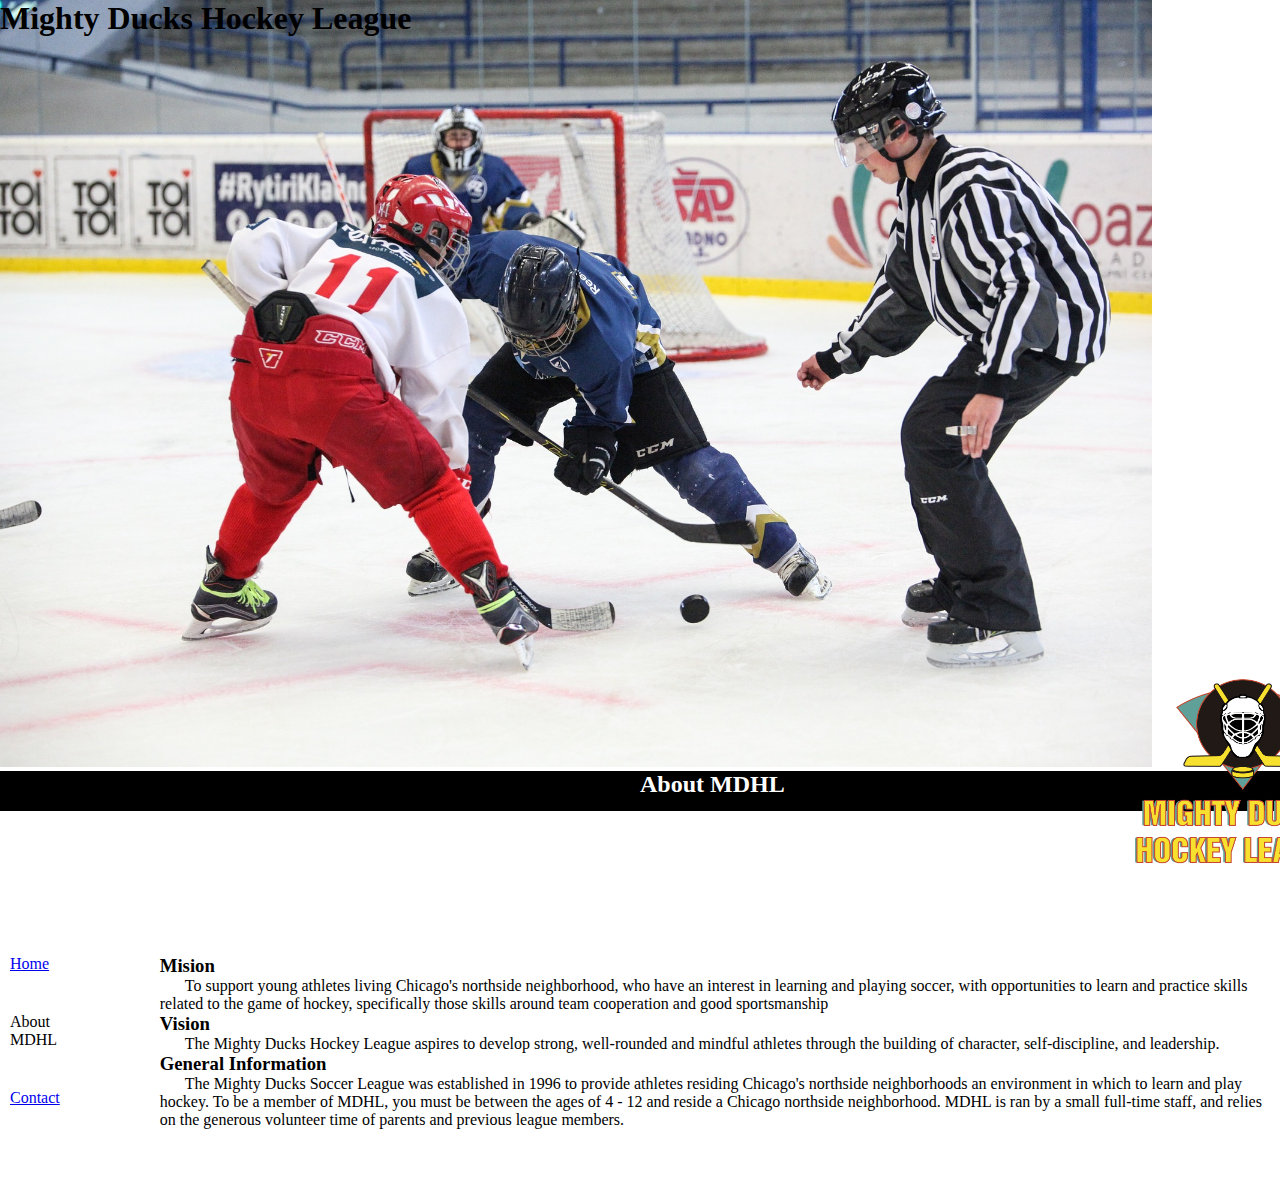
==== about.html @ ace34f19 "First commit for style1" ====
<!DOCTYPE html>
<html lang="en">
    <head>
        <meta charset="UTF-8">
        <meta name="viewport" content="width=device-width, initial-scale=1.0">
        <link rel="stylesheet" href="./styles/style1.css">
        <!-- <link rel="stylesheet" href="./styles/style2.css">
        <link rel="stylesheet" href="./styles/style3.css"> -->
        <title>Mighty Ducks Hockey League</title>
    </head>
    <body>
         <!-- Div que contiene el titulo y foto-->
         <div class="pictitle">
            <h1>Mighty Ducks Hockey League</h1>
            <img src="./assets/design1_image1.jpg" alt="Una foto de un partido de los Mighty Ducks donde un jugador se encuentra enfrentandose a otro, y el referee esta observando el encuentro.">
        </div>

        <!--Div con el logo y el titulo-->
        <div class="logo-title">
            <h2>About MDHL</h2>
            <img class="logopic" src="./assets/LogoMightyducks-01.png" alt="Imagen con el Logo de Mighty Ducks, es un casco de hockey blanco con dos palos amarillos cruzados por detras, y el nombre del equipo en letras amarillas.">
        </div>

        <div class="linksandcontent">
            <!--Div con los links-->
            <div class="links">
                <a href="./index.html">Home</a>
                <a href="#" class="currentlink">About MDHL</a>
                <a href="./contact.html">Contact</a>
            </div>

            <!--Contenido-->
            <div>
                <ul>
                    <li>
                        <h3 class="listtitles">Mision</h3>
                        <p class="ind-text">To support young athletes living Chicago's northside neighborhood, who have an interest in 
                            learning and playing soccer, with opportunities to learn and practice skills related to the game of 
                            hockey, specifically those skills around team cooperation and good sportsmanship </p>
                    </li>
                    <li>
                        <h3 class="listtitles">Vision</h3>
                        <p class="ind-text">The Mighty Ducks Hockey League aspires to develop strong, well-rounded and mindful athletes 
                            through the building of character, self-discipline, and leadership.</p>
                    </li>
                    <li>
                        <h3 class="listtitles">General Information</h3>
                        <p class="ind-text">The Mighty Ducks Soccer League was established in 1996 to provide athletes residing 
                            Chicago's northside neighborhoods an environment in which to learn and play hockey. To be a 
                            member of MDHL, you must be between the ages of 4 - 12 and reside a Chicago northside neighborhood.
                            MDHL is ran by a small full-time staff, and relies on the generous volunteer time of parents and previous league members.
                        </p>
                    </li>
                </ul>
            </div>
        </div>
    </body>
</html>
---- styles/style1.css ----
* {
    font-family: 'Comic Sans MS', 'Comic Sans', cursive;
    padding: 0;
    margin: 0;
    box-sizing: border-box;
}

img{
    width: 90%;
}

h1{
    position: absolute;
}

.pictitle{
    position: relative;
}

.linksandcontent{
    display: flex;
    flex-direction: row;
    margin-top: -100px;
}

a{
    margin-bottom: 40px;
    margin-left: 10px;
}

.currentlink{
    color: black;
    text-decoration: none;
}

ul{
    list-style: none;
}

.ind-text{
    text-indent: 25px;
}

.links{
    margin-bottom: 50px;
    display: flex;
    flex-direction: column;
    margin-right: 100px;
}

h2{
    color: #ffffff;
    background-color: #000000;
    padding-left: 50%;
    position: relative;
    height: 40px;
}

.contact-text{
    margin-left: 30px;
    margin-top: 20px;
}

.logopic{
    height: 15em;
    width: 15em;
    position: relative;
    top: -10em;
    left: 70em;
}

.titles-div{
    position: absolute;
}
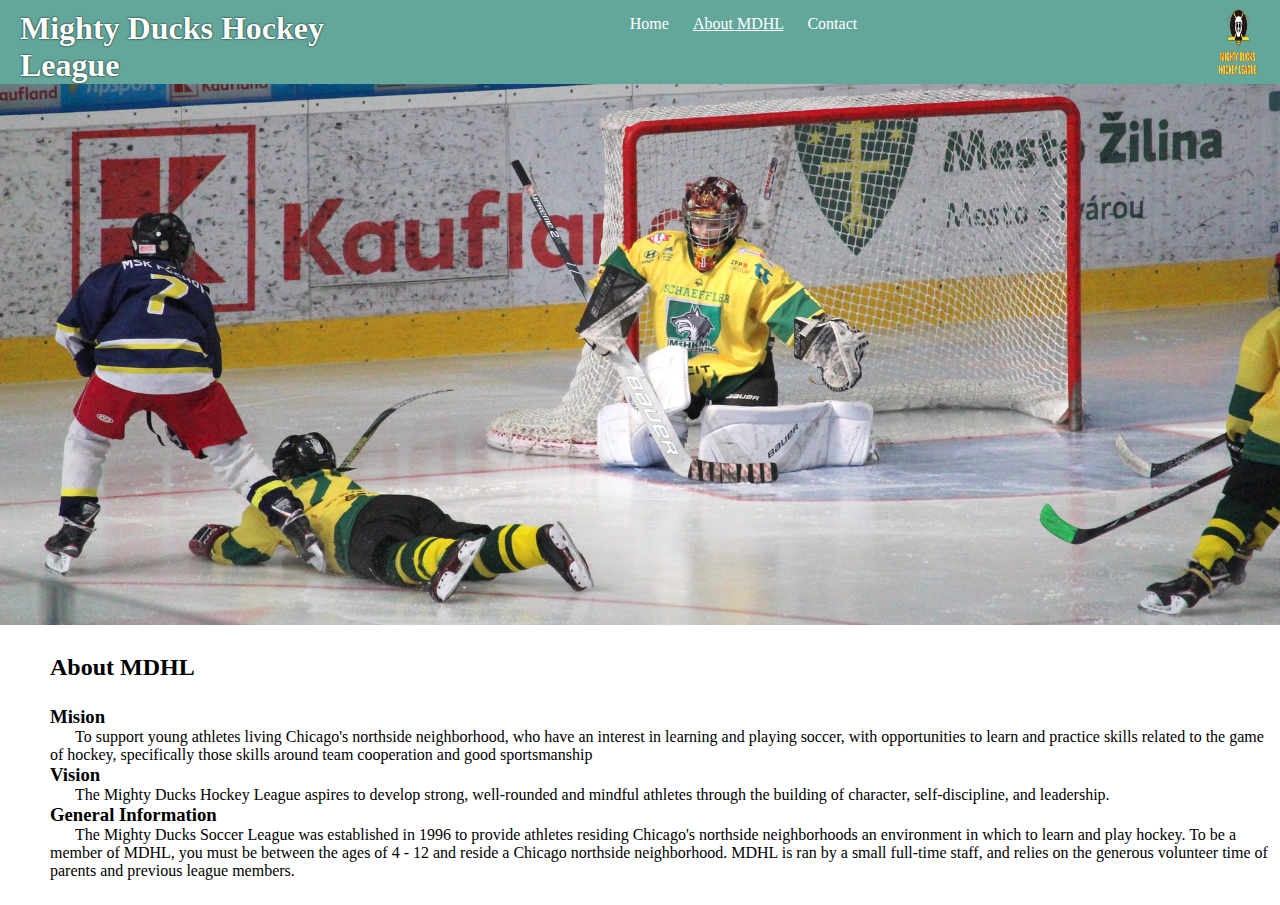
==== commit 39f423a8: "First commit for tarea3" ====
--- a/about.html
+++ b/about.html
@@ -3,34 +3,32 @@
     <head>
         <meta charset="UTF-8">
         <meta name="viewport" content="width=device-width, initial-scale=1.0">
-        <link rel="stylesheet" href="./styles/style1.css">
-        <!-- <link rel="stylesheet" href="./styles/style2.css">
-        <link rel="stylesheet" href="./styles/style3.css"> -->
+        <link rel="stylesheet" href="./styles/style3.css">
         <title>Mighty Ducks Hockey League</title>
     </head>
     <body>
-         <!-- Div que contiene el titulo y foto-->
-         <div class="pictitle">
-            <h1>Mighty Ducks Hockey League</h1>
-            <img src="./assets/design1_image1.jpg" alt="Una foto de un partido de los Mighty Ducks donde un jugador se encuentra enfrentandose a otro, y el referee esta observando el encuentro.">
-        </div>
+        <nav class="navbar">
+            <!-- Div que contiene el titulo, logo y foto -->
+            <div class="titleslogodiv">
+                <h1>Mighty Ducks Hockey League</h1>
+                <!-- Div con los links -->
+                <div class="links">
+                    <a href="./index.html">Home</a>
+                    <a href="#" class="currentlink">About MDHL</a>
+                    <a href="./contact.html">Contact</a>
+                </div>
+                <img class="logopic" src="./assets/LogoMightyducks-01.png" alt="Imagen con el Logo de Mighty Ducks, es un casco de hockey blanco con dos palos amarillos cruzados por detras, y el nombre del equipo en letras amarillas.">
+            </div>
+        </nav>
 
-        <!--Div con el logo y el titulo-->
-        <div class="logo-title">
-            <h2>About MDHL</h2>
-            <img class="logopic" src="./assets/LogoMightyducks-01.png" alt="Imagen con el Logo de Mighty Ducks, es un casco de hockey blanco con dos palos amarillos cruzados por detras, y el nombre del equipo en letras amarillas.">
-        </div>
-
-        <div class="linksandcontent">
-            <!--Div con los links-->
-            <div class="links">
-                <a href="./index.html">Home</a>
-                <a href="#" class="currentlink">About MDHL</a>
-                <a href="./contact.html">Contact</a>
+        <div class="subtitleandcontent">
+            <img src="./assets/design1_image2.jpg" alt="Una foto de un partido de los Mighty Ducks donde un jugador se encuentra enfrentandose a la porteria, y 3 jugadores del equipo contrario tratan de detenerlo.">
+            <!-- Div con el subtitulo -->
+            <div class="subtitle">
+                <h2>About MDHL</h2>
             </div>
-
-            <!--Contenido-->
-            <div>
+            <!-- Contenido -->
+            <div class="content">
                 <ul>
                     <li>
                         <h3 class="listtitles">Mision</h3>
--- a/styles/style3.css
+++ b/styles/style3.css
@@ -0,0 +1,71 @@
+* {
+    font-family: 'Comic Sans MS', 'Comic Sans', cursive;
+    padding: 0;
+    margin: 0;
+    box-sizing: border-box;
+}
+
+.navbar{
+    display: sticky;
+    background-color: #63A69A;
+}
+
+.logopic{
+    width: 5%;
+    padding-right: 20px;
+}
+
+.titleslogodiv{
+    display: flex;
+    flex-direction: row;
+    justify-content: space-between;
+}
+
+img{
+    width: 100%;
+}
+
+h1{
+    padding-top: 10px;
+    padding-left: 20px;
+    color: #ffffff;
+    text-shadow: 0 0 2px #000000;
+}
+
+.links{
+    padding-top: 15px;
+    width: 50%;
+    margin-left: 200px;
+}
+
+a{
+    color: #ffffff;
+    text-decoration: none;
+    padding-left: 20px;
+}
+
+.currentlink{
+    text-decoration: underline;
+}
+
+.contactlink{
+    text-decoration: underline;
+    color: rgb(51, 129, 178);
+    background-color: #FFFFFF;
+    border-style: none;
+    box-shadow: none;
+}
+
+ul{
+    list-style: none;
+}
+
+.ind-text{
+    text-indent: 25px;
+}
+
+.subtitle, .content, .contact-text{
+    margin-left: 50px;
+    margin-top: 25px;
+    margin-bottom: 25px;
+}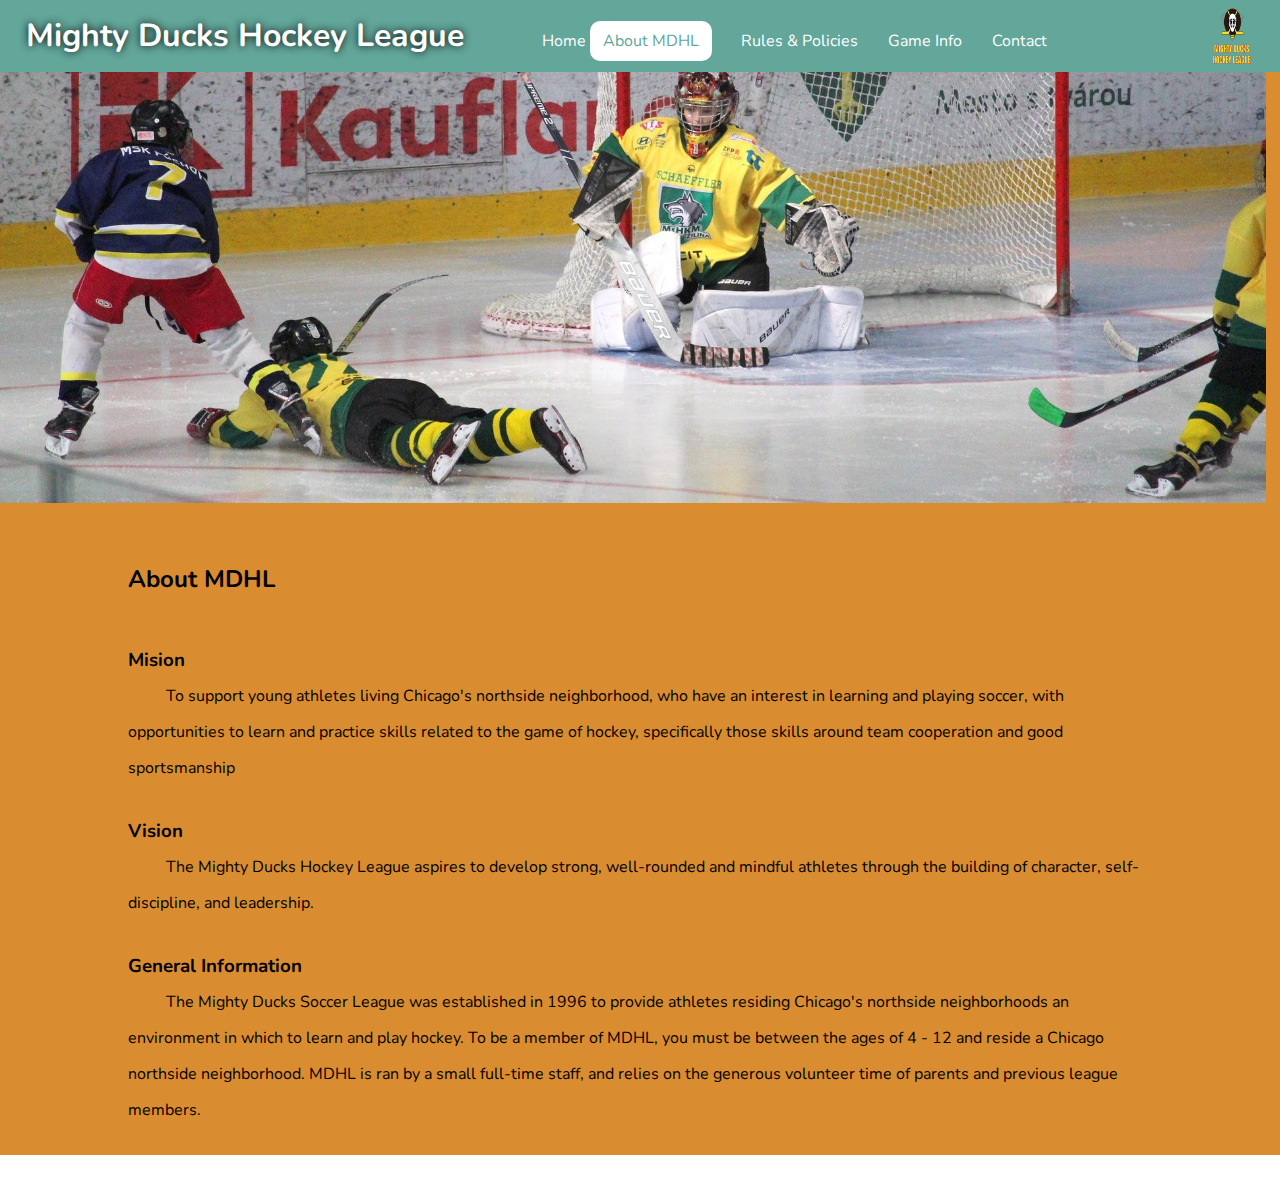
==== commit d8cb7968: "Commit 15/08" ====
--- a/about.html
+++ b/about.html
@@ -3,6 +3,10 @@
     <head>
         <meta charset="UTF-8">
         <meta name="viewport" content="width=device-width, initial-scale=1.0">
+        <link rel="preconnect" href="https://fonts.googleapis.com">
+        <link rel="preconnect" href="https://fonts.gstatic.com" crossorigin>
+        <link href="https://fonts.googleapis.com/css2?family=Nunito&display=swap" rel="stylesheet">
+        <link rel="icon" type="image/x-icon" href="./assets/favicon.png">
         <link rel="stylesheet" href="./styles/style3.css">
         <title>Mighty Ducks Hockey League</title>
     </head>
@@ -15,6 +19,8 @@
                 <div class="links">
                     <a href="./index.html">Home</a>
                     <a href="#" class="currentlink">About MDHL</a>
+                    <a href="./rules.html">Rules & Policies</a>
+                    <a href="./game_info.html">Game Info</a>
                     <a href="./contact.html">Contact</a>
                 </div>
                 <img class="logopic" src="./assets/LogoMightyducks-01.png" alt="Imagen con el Logo de Mighty Ducks, es un casco de hockey blanco con dos palos amarillos cruzados por detras, y el nombre del equipo en letras amarillas.">
@@ -28,8 +34,8 @@
                 <h2>About MDHL</h2>
             </div>
             <!-- Contenido -->
-            <div class="content">
-                <ul>
+            <div>
+                <ul class="content">
                     <li>
                         <h3 class="listtitles">Mision</h3>
                         <p class="ind-text">To support young athletes living Chicago's northside neighborhood, who have an interest in 
--- a/styles/style3.css
+++ b/styles/style3.css
@@ -1,51 +1,58 @@
 * {
-    font-family: 'Comic Sans MS', 'Comic Sans', cursive;
+    font-family: 'Nunito', sans-serif;
     padding: 0;
     margin: 0;
     box-sizing: border-box;
+    line-height: 4vh;
 }
 
 .navbar{
-    display: sticky;
+    position: fixed;
     background-color: #63A69A;
+    width: 100vw;
 }
 
 .logopic{
-    width: 5%;
-    padding-right: 20px;
+    width: 5.5vw;
+    padding-right: 2vw;
 }
 
 .titleslogodiv{
     display: flex;
     flex-direction: row;
     justify-content: space-between;
+    height: 8vh;
 }
 
 img{
-    width: 100%;
+    width: 98.9vw;
 }
 
 h1{
-    padding-top: 10px;
-    padding-left: 20px;
+    padding-top: 2vh;
+    padding-left: 2vw;
     color: #ffffff;
-    text-shadow: 0 0 2px #000000;
+    text-shadow: 0 0 1vh #000000;
 }
 
 .links{
-    padding-top: 15px;
-    width: 50%;
-    margin-left: 200px;
+    padding-top: 2.5vh;
+    width: 50vw;
 }
 
 a{
     color: #ffffff;
     text-decoration: none;
-    padding-left: 20px;
+    padding-left: 2vw;
 }
 
-.currentlink{
-    text-decoration: underline;
+
+.currentlink, a:hover{
+    background-color: #ffffff;
+    color: #63A69A;
+    border-radius: 10px;
+    padding: 1vh 1vw;
+    text-align: center;
 }
 
 .contactlink{
@@ -56,16 +63,53 @@
     box-shadow: none;
 }
 
-ul{
-    list-style: none;
+li{
+    padding-bottom: 3vh;
 }
 
-.ind-text{
-    text-indent: 25px;
+/*Indentacion de texto*/
+.ind-text, .insidelist{
+    text-indent: 3vw;
 }
 
-.subtitle, .content, .contact-text{
-    margin-left: 50px;
-    margin-top: 25px;
-    margin-bottom: 25px;
+.subtitle, .list, .contact-text, .content{
+    margin: 5vh 10vw;
+    list-style: none;
+    list-style-position: inside;
+}
+
+.subtitleandcontent{
+    background-color: #D98D30;
+}
+
+.headings{
+    text-align: center;
+}
+
+/*Defino los items de una lista ordenada como caracteres*/
+.ollist{
+    list-style-type: lower-alpha;
+}
+
+/*Scrollbar*/
+body::-webkit-scrollbar {
+    width: 17px;
+}
+  
+body::-webkit-scrollbar-track {
+    background: #ffffff;
+}
+  
+body::-webkit-scrollbar-thumb {
+    background-color: #63A69A;
+}
+
+/*Para cada input de la tabla*/
+td{
+    padding: 1vh 2vw;
+    text-align: center;
+}
+
+table{
+    margin: 2vh 0vw;
 }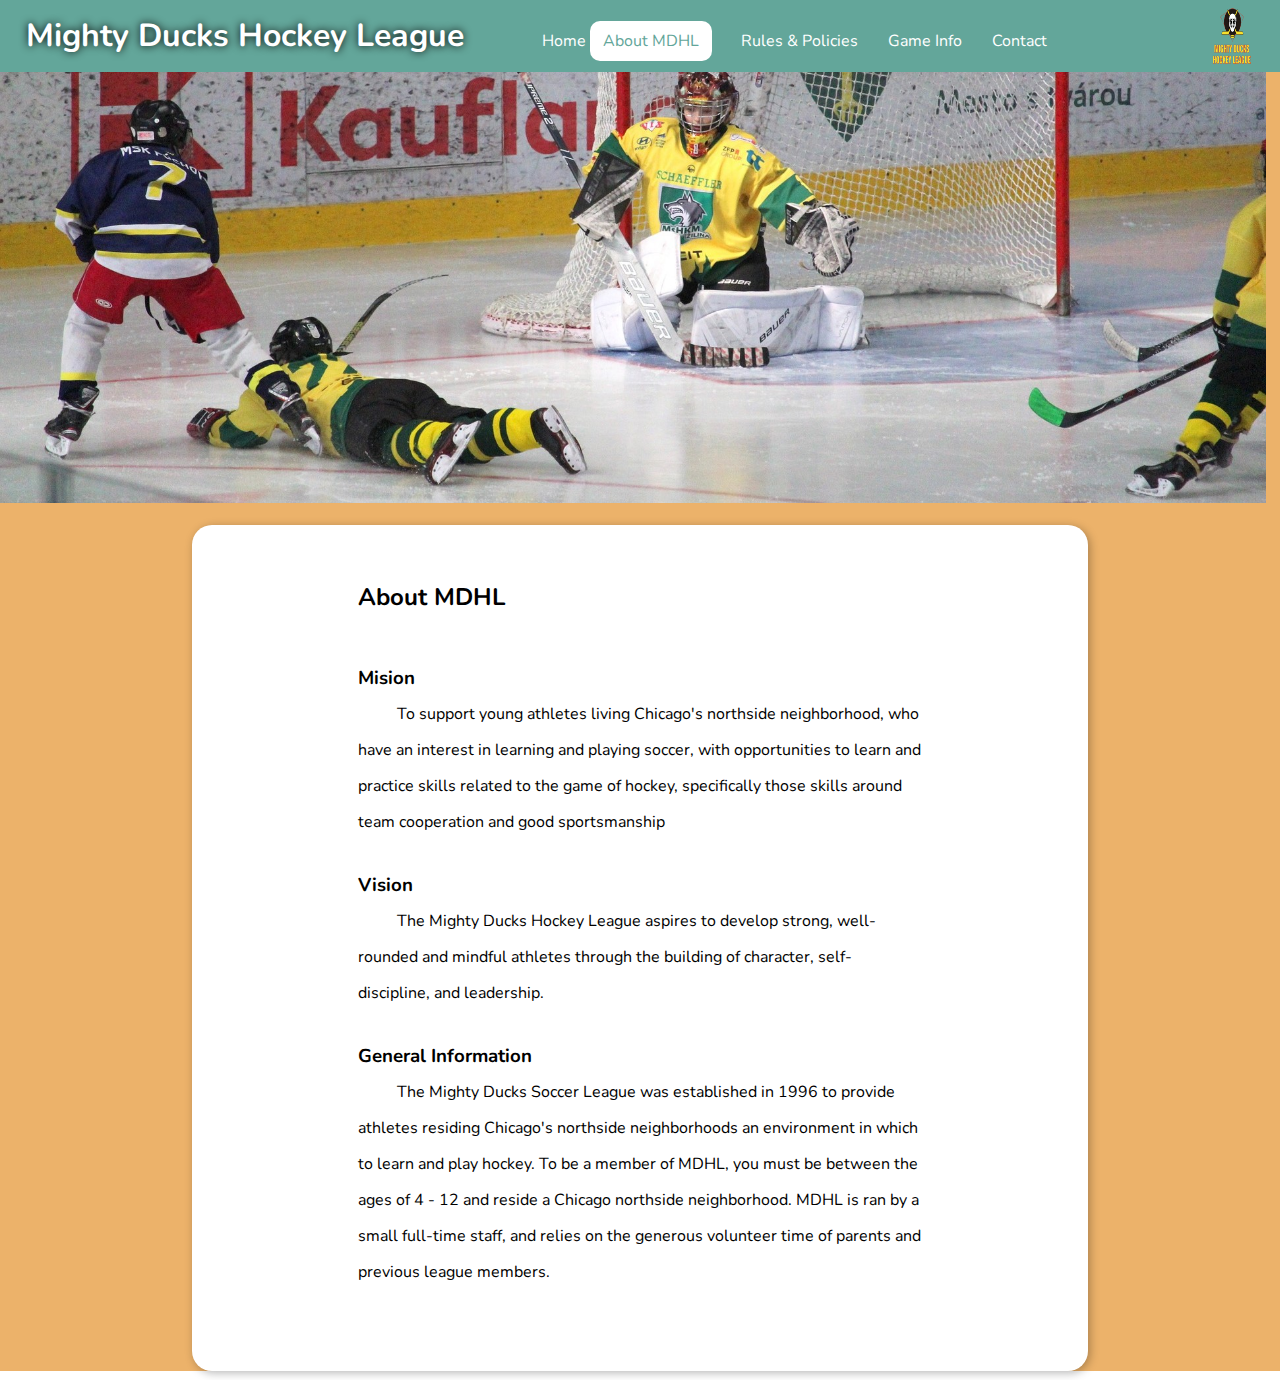
==== commit a062ac55: "Added cards to design" ====
--- a/about.html
+++ b/about.html
@@ -29,12 +29,9 @@
 
         <div class="subtitleandcontent">
             <img src="./assets/design1_image2.jpg" alt="Una foto de un partido de los Mighty Ducks donde un jugador se encuentra enfrentandose a la porteria, y 3 jugadores del equipo contrario tratan de detenerlo.">
-            <!-- Div con el subtitulo -->
-            <div class="subtitle">
-                <h2>About MDHL</h2>
-            </div>
-            <!-- Contenido -->
-            <div>
+            <!-- Div con el contenido -->
+            <div class="cards">
+                <h2 class="subtitle">About MDHL</h2>
                 <ul class="content">
                     <li>
                         <h3 class="listtitles">Mision</h3>
--- a/styles/style3.css
+++ b/styles/style3.css
@@ -79,7 +79,7 @@
 }
 
 .subtitleandcontent{
-    background-color: #D98D30;
+    background-color: #ecb26a;
 }
 
 .headings{
@@ -112,4 +112,14 @@
 
 table{
     margin: 2vh 0vw;
+}
+
+.cards{
+    background-color: #ffffff;
+    width: 70vw;
+    border-radius: 20px;
+    justify-self: center;
+    margin: 1vh 15vw;
+    padding: 1vh 3vw;
+    box-shadow: 2px 2px 10px rgba(0, 0, 0, 0.288);
 }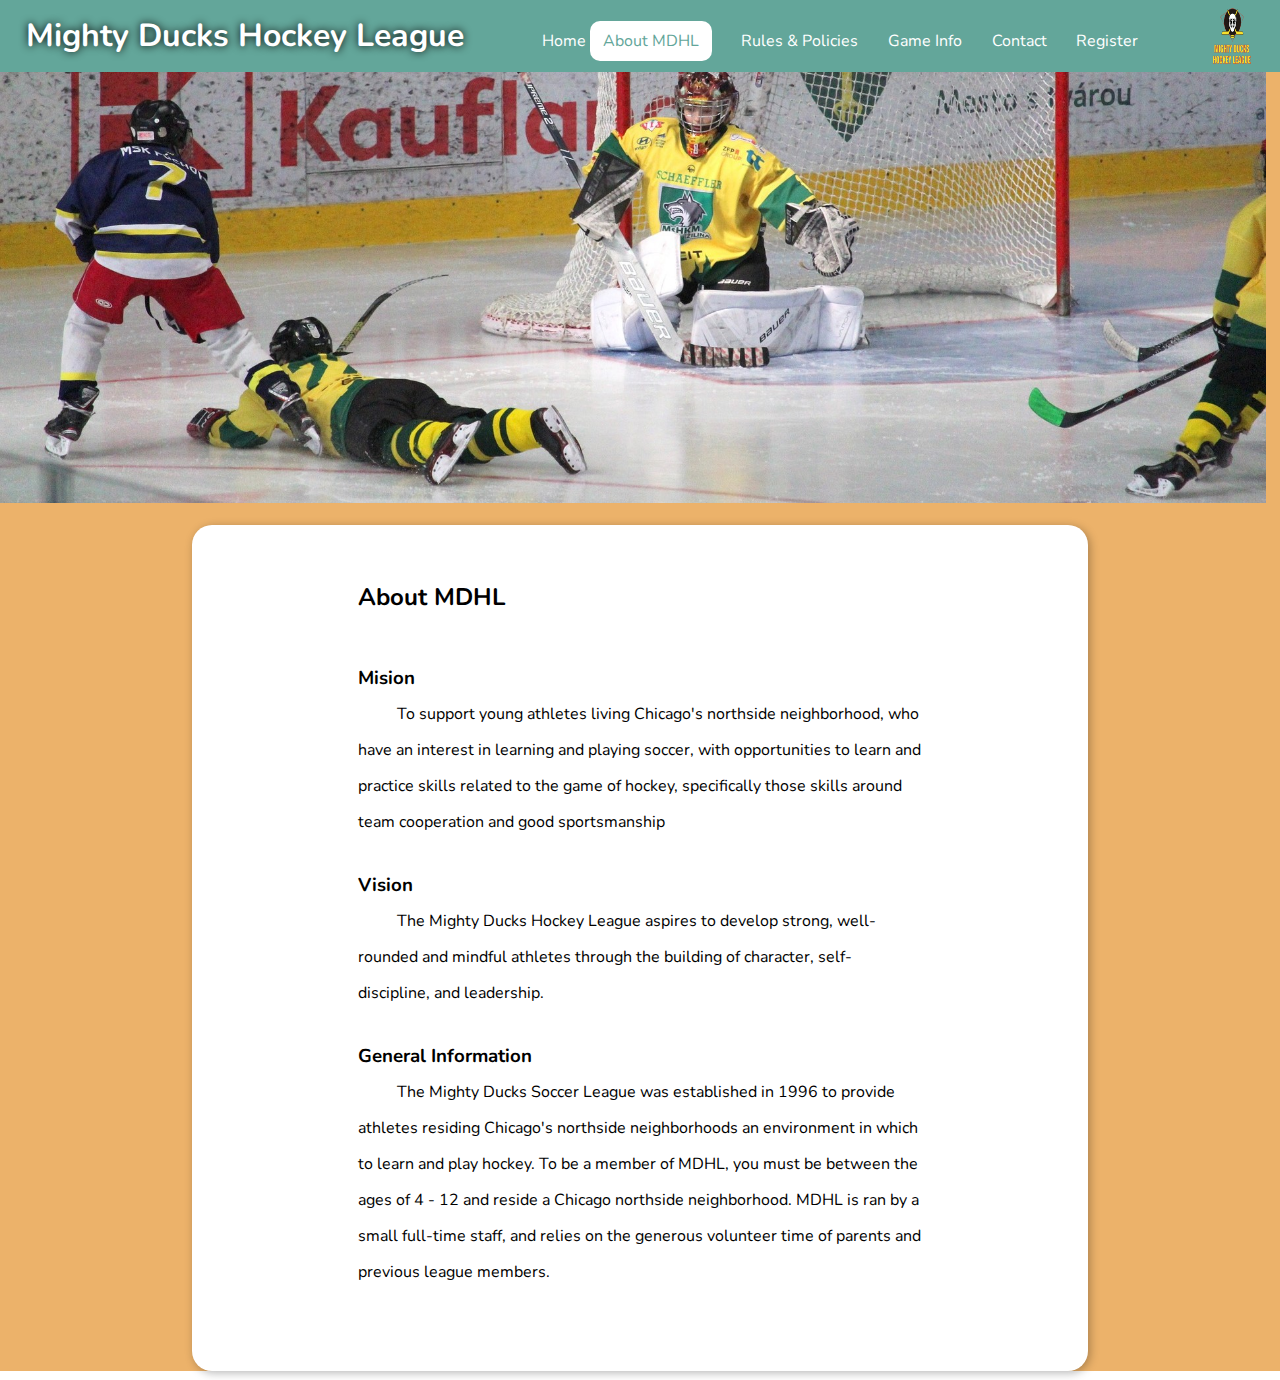
==== commit 6495bda9: "Added registration form and maps" ====
--- a/about.html
+++ b/about.html
@@ -22,6 +22,7 @@
                     <a href="./rules.html">Rules & Policies</a>
                     <a href="./game_info.html">Game Info</a>
                     <a href="./contact.html">Contact</a>
+                    <a href="./registration.html">Register</a>
                 </div>
                 <img class="logopic" src="./assets/LogoMightyducks-01.png" alt="Imagen con el Logo de Mighty Ducks, es un casco de hockey blanco con dos palos amarillos cruzados por detras, y el nombre del equipo en letras amarillas.">
             </div>
--- a/styles/style3.css
+++ b/styles/style3.css
@@ -6,17 +6,20 @@
     line-height: 4vh;
 }
 
+/*Estilo para la navbar*/
 .navbar{
     position: fixed;
     background-color: #63A69A;
     width: 100vw;
 }
 
+/*Estilos para el logo*/
 .logopic{
     width: 5.5vw;
     padding-right: 2vw;
 }
 
+/*Estilos para el logo, el titulo y los links*/
 .titleslogodiv{
     display: flex;
     flex-direction: row;
@@ -24,10 +27,12 @@
     height: 8vh;
 }
 
+/*Imagen tipo banner*/
 img{
     width: 98.9vw;
 }
 
+/*Titulo del navbar*/
 h1{
     padding-top: 2vh;
     padding-left: 2vw;
@@ -35,18 +40,20 @@
     text-shadow: 0 0 1vh #000000;
 }
 
+/*Links de la navbar que redirigen a distintas secciones de la pagina*/
 .links{
     padding-top: 2.5vh;
     width: 50vw;
 }
 
+/*Elementos anchor*/
 a{
     color: #ffffff;
     text-decoration: none;
     padding-left: 2vw;
 }
 
-
+/*Estilos para los anchor cuando nos situamos en su pagina o cuando pasamos el mouse por encima de ellos*/
 .currentlink, a:hover{
     background-color: #ffffff;
     color: #63A69A;
@@ -55,6 +62,7 @@
     text-align: center;
 }
 
+/*Links de contacto (mails)*/
 .contactlink{
     text-decoration: underline;
     color: rgb(51, 129, 178);
@@ -72,12 +80,14 @@
     text-indent: 3vw;
 }
 
+/*Estilos para los h2 (titulos de cada seccion), listas y contenido*/
 .subtitle, .list, .contact-text, .content{
     margin: 5vh 10vw;
     list-style: none;
     list-style-position: inside;
 }
 
+/*Color de fondo para la seccion de contenido*/
 .subtitleandcontent{
     background-color: #ecb26a;
 }
@@ -110,10 +120,12 @@
     text-align: center;
 }
 
+/*Estilos para las tablas*/
 table{
     margin: 2vh 0vw;
 }
 
+/*Cards para el contenido*/
 .cards{
     background-color: #ffffff;
     width: 70vw;
@@ -122,4 +134,18 @@
     margin: 1vh 15vw;
     padding: 1vh 3vw;
     box-shadow: 2px 2px 10px rgba(0, 0, 0, 0.288);
+}
+
+/*Estilos para los mapas*/
+.mapsrow{
+    display: flex;
+    flex-direction: row;
+    margin: 0;
+    justify-content: center;
+}
+
+.mapcard{
+    display: flex;
+    flex-direction: column;
+    padding: 2vh 2vw;
 }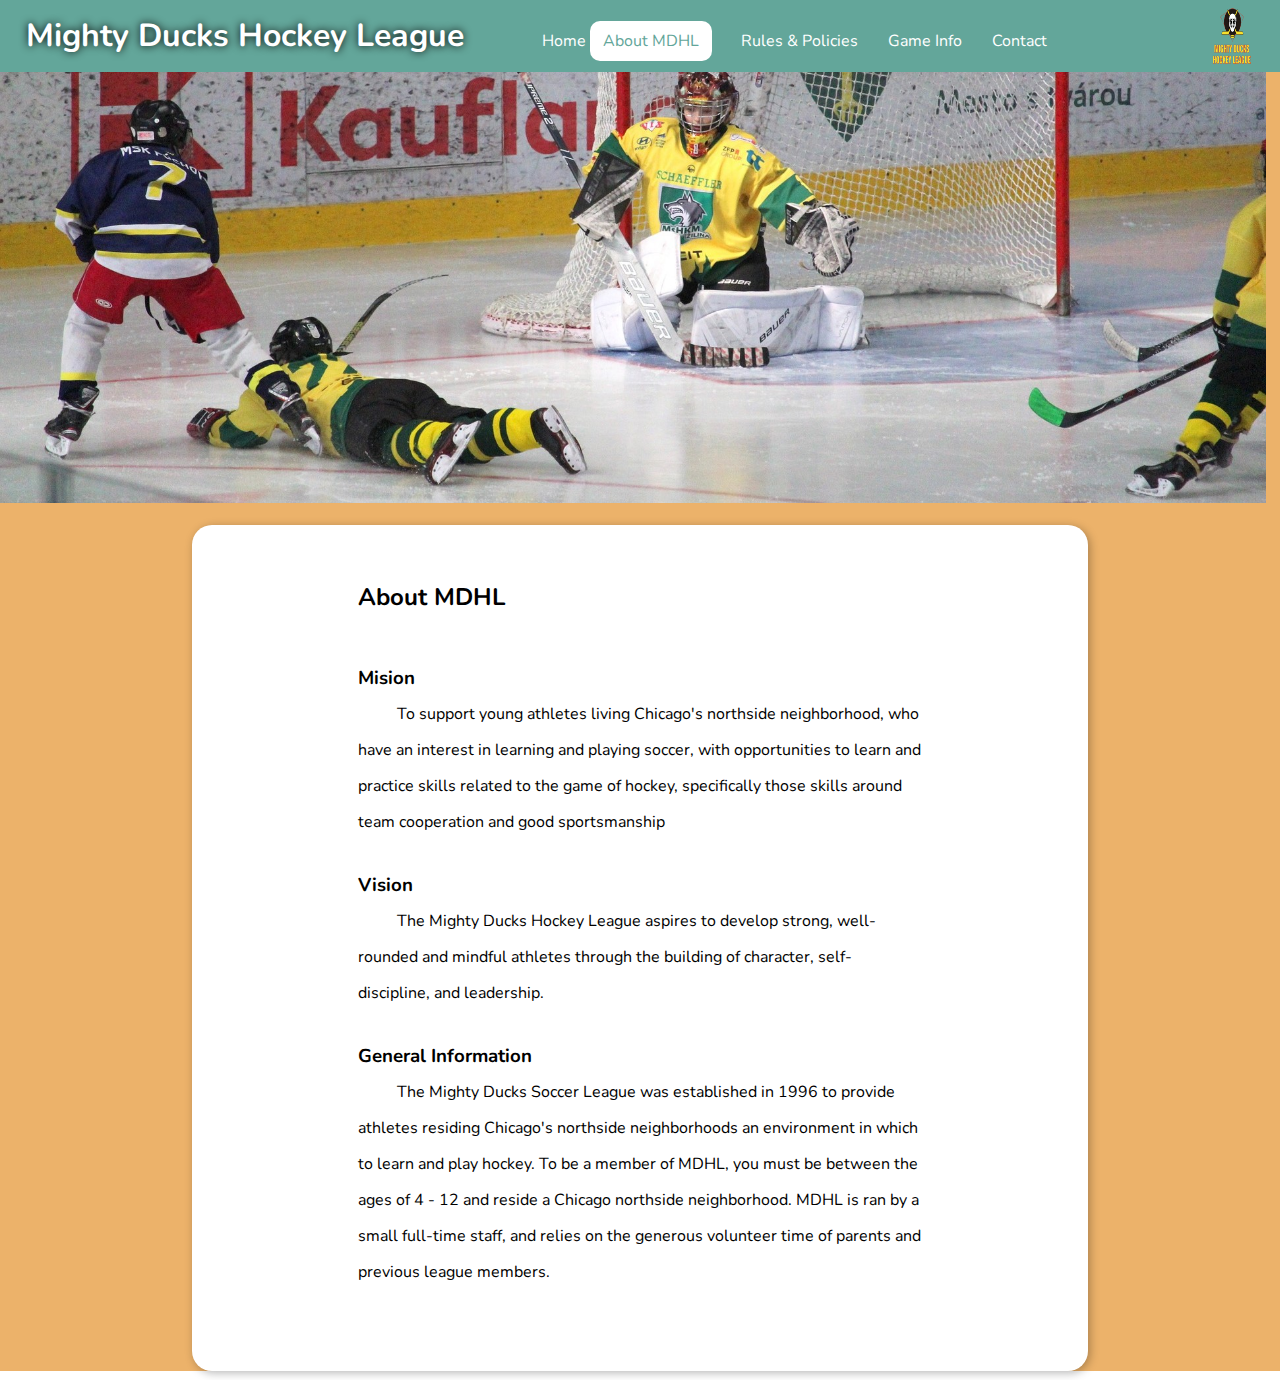
==== commit b81d33dc: "Edited changes" ====
--- a/about.html
+++ b/about.html
@@ -22,7 +22,6 @@
                     <a href="./rules.html">Rules & Policies</a>
                     <a href="./game_info.html">Game Info</a>
                     <a href="./contact.html">Contact</a>
-                    <a href="./registration.html">Register</a>
                 </div>
                 <img class="logopic" src="./assets/LogoMightyducks-01.png" alt="Imagen con el Logo de Mighty Ducks, es un casco de hockey blanco con dos palos amarillos cruzados por detras, y el nombre del equipo en letras amarillas.">
             </div>
--- a/styles/style3.css
+++ b/styles/style3.css
@@ -134,18 +134,4 @@
     margin: 1vh 15vw;
     padding: 1vh 3vw;
     box-shadow: 2px 2px 10px rgba(0, 0, 0, 0.288);
-}
-
-/*Estilos para los mapas*/
-.mapsrow{
-    display: flex;
-    flex-direction: row;
-    margin: 0;
-    justify-content: center;
-}
-
-.mapcard{
-    display: flex;
-    flex-direction: column;
-    padding: 2vh 2vw;
 }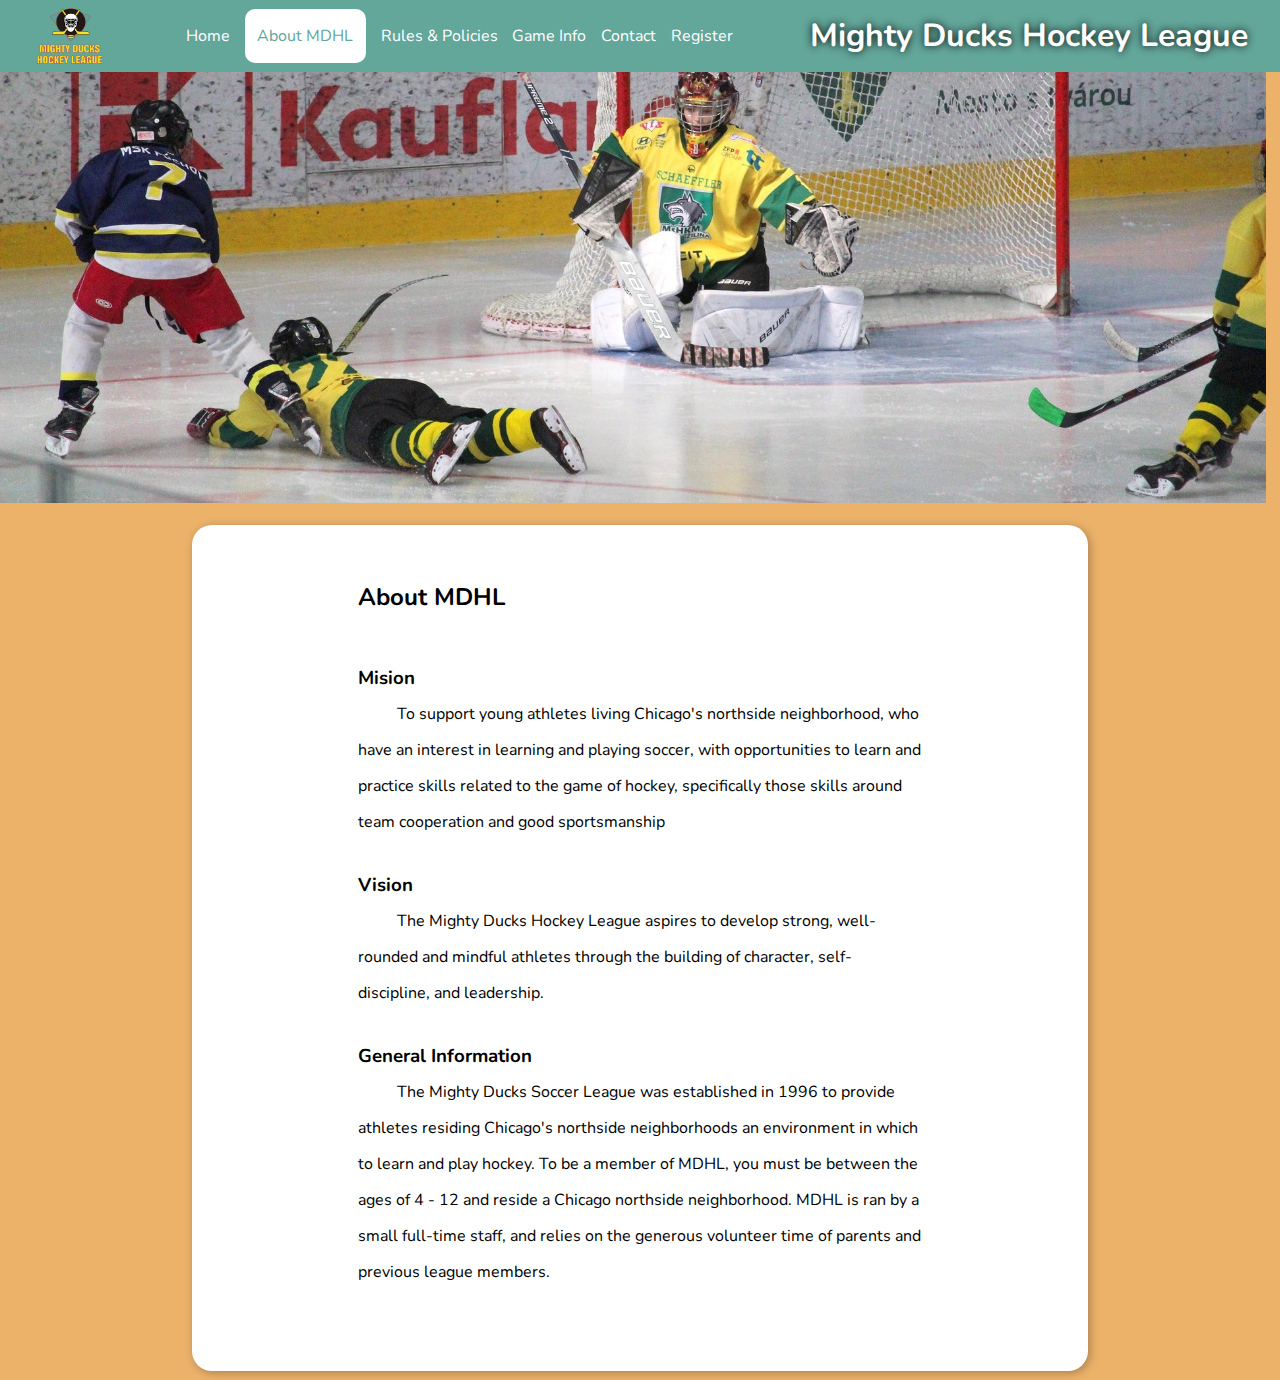
==== commit 8a994d9b: "Edited some files to pass the validations" ====
--- a/about.html
+++ b/about.html
@@ -14,7 +14,7 @@
         <nav class="navbar">
             <!-- Div que contiene el titulo, logo y foto -->
             <div class="titleslogodiv">
-                <h1>Mighty Ducks Hockey League</h1>
+                <img class="logopic" src="./assets/LogoMightyducks-01.png" alt="Imagen con el Logo de Mighty Ducks, es un casco de hockey blanco con dos palos amarillos cruzados por detras, y el nombre del equipo en letras amarillas.">
                 <!-- Div con los links -->
                 <div class="links">
                     <a href="./index.html">Home</a>
@@ -22,8 +22,26 @@
                     <a href="./rules.html">Rules & Policies</a>
                     <a href="./game_info.html">Game Info</a>
                     <a href="./contact.html">Contact</a>
+                    <a href="./registration.html">Register</a>
                 </div>
-                <img class="logopic" src="./assets/LogoMightyducks-01.png" alt="Imagen con el Logo de Mighty Ducks, es un casco de hockey blanco con dos palos amarillos cruzados por detras, y el nombre del equipo en letras amarillas.">
+                <h1>Mighty Ducks Hockey League</h1>
+                <!--Div para menu hamburguesa-->
+                <div class="hambmenu">
+                    <input type="checkbox">
+                    <svg xmlns="http://www.w3.org/2000/svg" width="16" height="16" fill="currentcolor" class="bi bi-list menusvg" viewBox="0 0 16 16">
+                        <path fill-rule="evenodd" d="M2.5 12a.5.5 0 0 1 .5-.5h10a.5.5 0 0 1 0 1H3a.5.5 0 0 1-.5-.5zm0-4a.5.5 0 0 1 .5-.5h10a.5.5 0 0 1 0 1H3a.5.5 0 0 1-.5-.5zm0-4a.5.5 0 0 1 .5-.5h10a.5.5 0 0 1 0 1H3a.5.5 0 0 1-.5-.5z"/>
+                    </svg>
+                    <nav>
+                        <ul>
+                            <li><a href="./index.html">Home</a></li>
+                            <li><a href="#" class="currentlink">About MDHL</a></li>
+                            <li><a href="./rules.html">Rules & Policies</a></li>
+                            <li><a href="./game_info.html">Game Info</a></li>
+                            <li><a href="./contact.html">Contact</a></li>
+                            <li><a href="./registration.html">Register</a></li>
+                        </ul>
+                    </nav>
+                </div>
             </div>
         </nav>
 
--- a/styles/style3.css
+++ b/styles/style3.css
@@ -15,15 +15,14 @@
 
 /*Estilos para el logo*/
 .logopic{
-    width: 5.5vw;
-    padding-right: 2vw;
+    width: 6vw;
 }
 
 /*Estilos para el logo, el titulo y los links*/
 .titleslogodiv{
     display: flex;
     flex-direction: row;
-    justify-content: space-between;
+    justify-content: space-around;
     height: 8vh;
 }
 
@@ -34,23 +33,25 @@
 
 /*Titulo del navbar*/
 h1{
-    padding-top: 2vh;
-    padding-left: 2vw;
+    display: flex;
+    flex-wrap: wrap;
+    align-content: center;
     color: #ffffff;
     text-shadow: 0 0 1vh #000000;
 }
 
 /*Links de la navbar que redirigen a distintas secciones de la pagina*/
 .links{
-    padding-top: 2.5vh;
-    width: 50vw;
+    width: 45vw;
+    display: flex;
+    justify-content: space-evenly;
+    align-items: center;
 }
 
 /*Elementos anchor*/
 a{
     color: #ffffff;
     text-decoration: none;
-    padding-left: 2vw;
 }
 
 /*Estilos para los anchor cuando nos situamos en su pagina o cuando pasamos el mouse por encima de ellos*/
@@ -88,7 +89,7 @@
 }
 
 /*Color de fondo para la seccion de contenido*/
-.subtitleandcontent{
+html{
     background-color: #ecb26a;
 }
 
@@ -134,4 +135,104 @@
     margin: 1vh 15vw;
     padding: 1vh 3vw;
     box-shadow: 2px 2px 10px rgba(0, 0, 0, 0.288);
+}
+
+/*Estilos para los mapas*/
+.mapsrow{
+    display: flex;
+    flex-direction: row;
+    margin: 0;
+    justify-content: center;
+}
+
+.mapcard{
+    display: flex;
+    flex-direction: column;
+    padding: 2vh 2vw;
+}
+
+form{
+    display: flex;
+    flex-direction: column;
+    justify-self: center;
+}
+
+.signature{
+    display: flex;
+    flex-direction: column;
+}
+
+fieldset{
+    border: none;
+    padding: 1vh 0vw;
+}
+
+.textinput{
+    width: 25vw;
+    display: flex;
+    flex-direction: column;
+}
+
+.submitbutton{
+    width: 10vw;
+    background-color: #63A69A;
+    color: #ffffff;
+    border: none;
+    border-radius: 1vh;
+}
+
+.formbutton{
+    display: grid;
+    justify-content: center;
+}
+
+.rowitems{
+    display: flex;
+    flex-direction: row;
+    justify-content: space-between;
+}
+
+.radioycheckbox{
+    padding: 0vh 1vw;
+}
+
+.hambmenu{
+    display: none;
+    border-style: solid;
+    border-radius: 20px;
+    border-color: #FFFFFF;
+    background-color: #63A69A;
+    height: 4vh;
+    color: inherit;
+    text-decoration: none;
+}
+
+.menusvg{
+    color: #FFFFFF;
+    align-content: center;
+}
+
+.hambmenu nav {
+    display: none;
+}
+
+.hambmenu input[type="checkbox"] {
+    opacity: 0;
+}
+
+@media only screen and (max-width: 1120px){
+    .links{
+        display: none;
+    }
+
+    .hambmenu{
+        display: flex;
+        width: 3vw;
+        justify-content: center;
+    }
+
+    .hambmenu input:checked ~ nav {
+        display: flex;
+        flex-direction: column;
+    }
 }